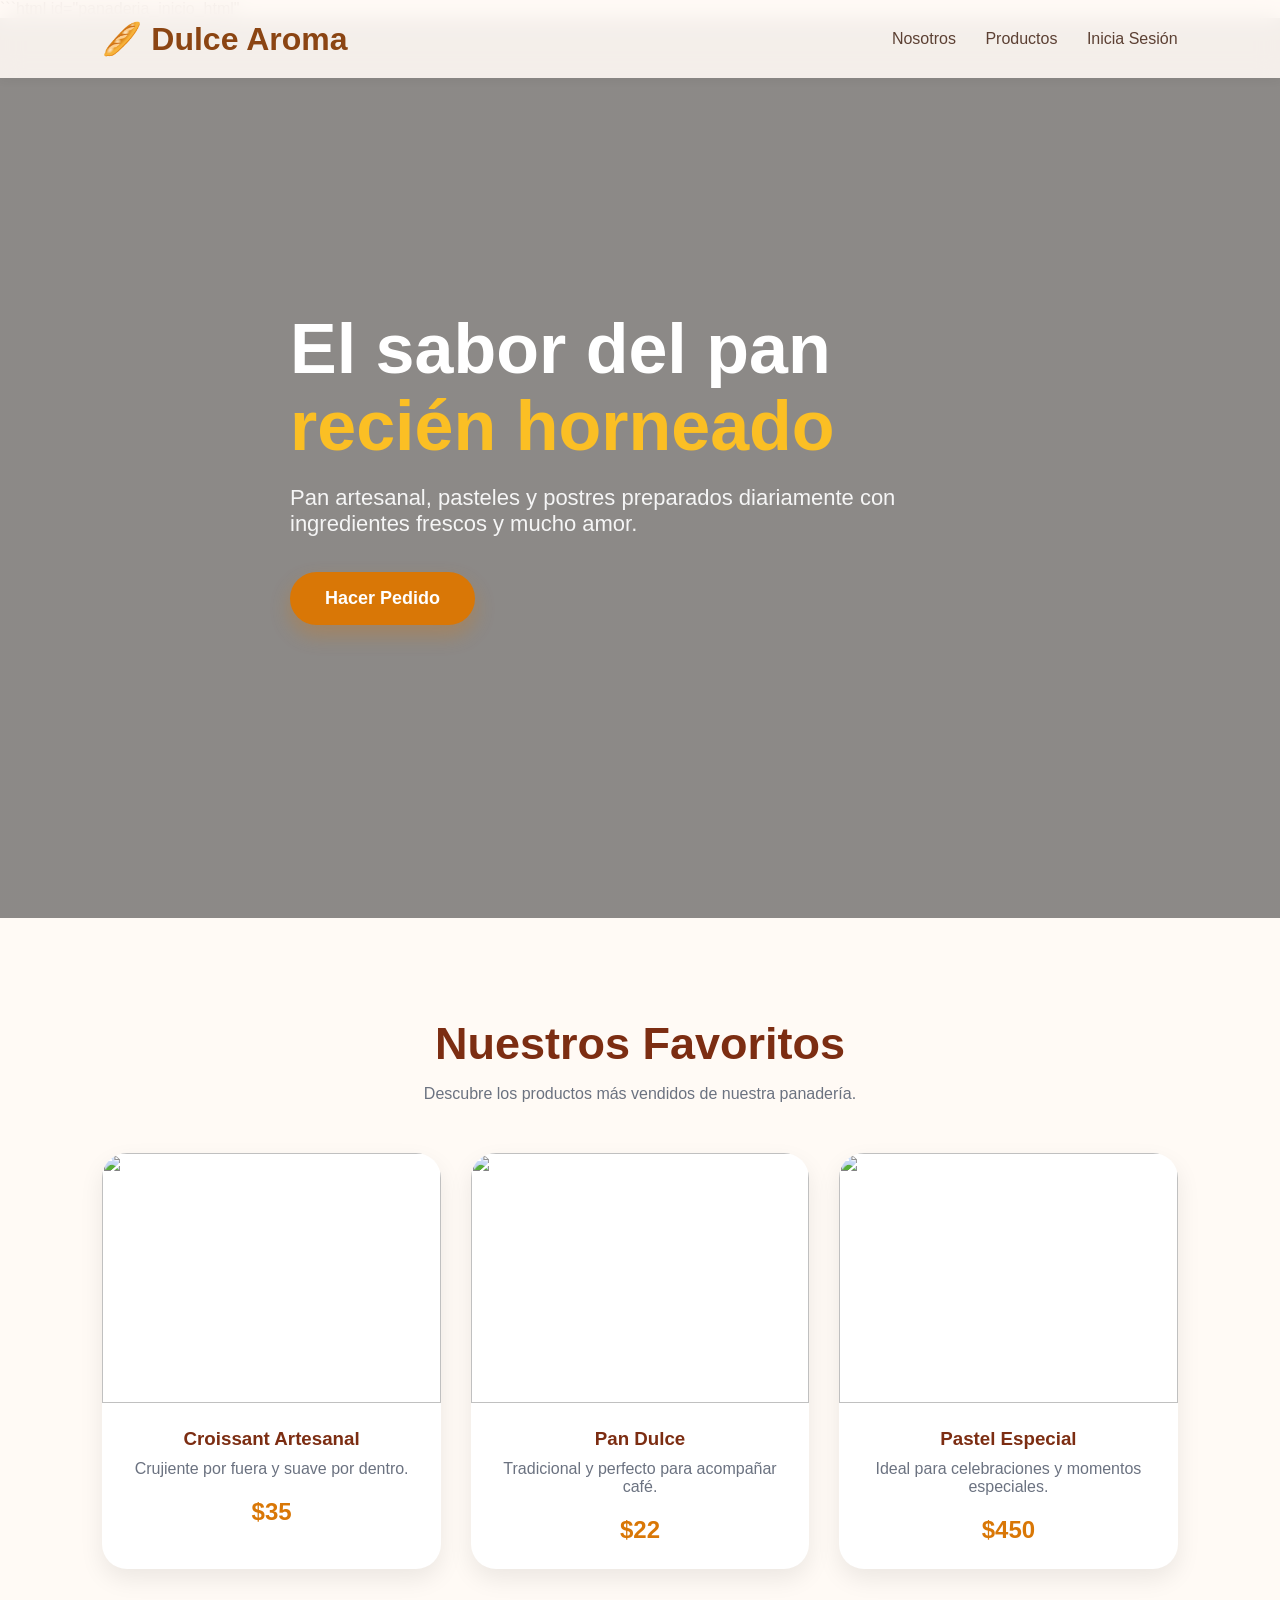
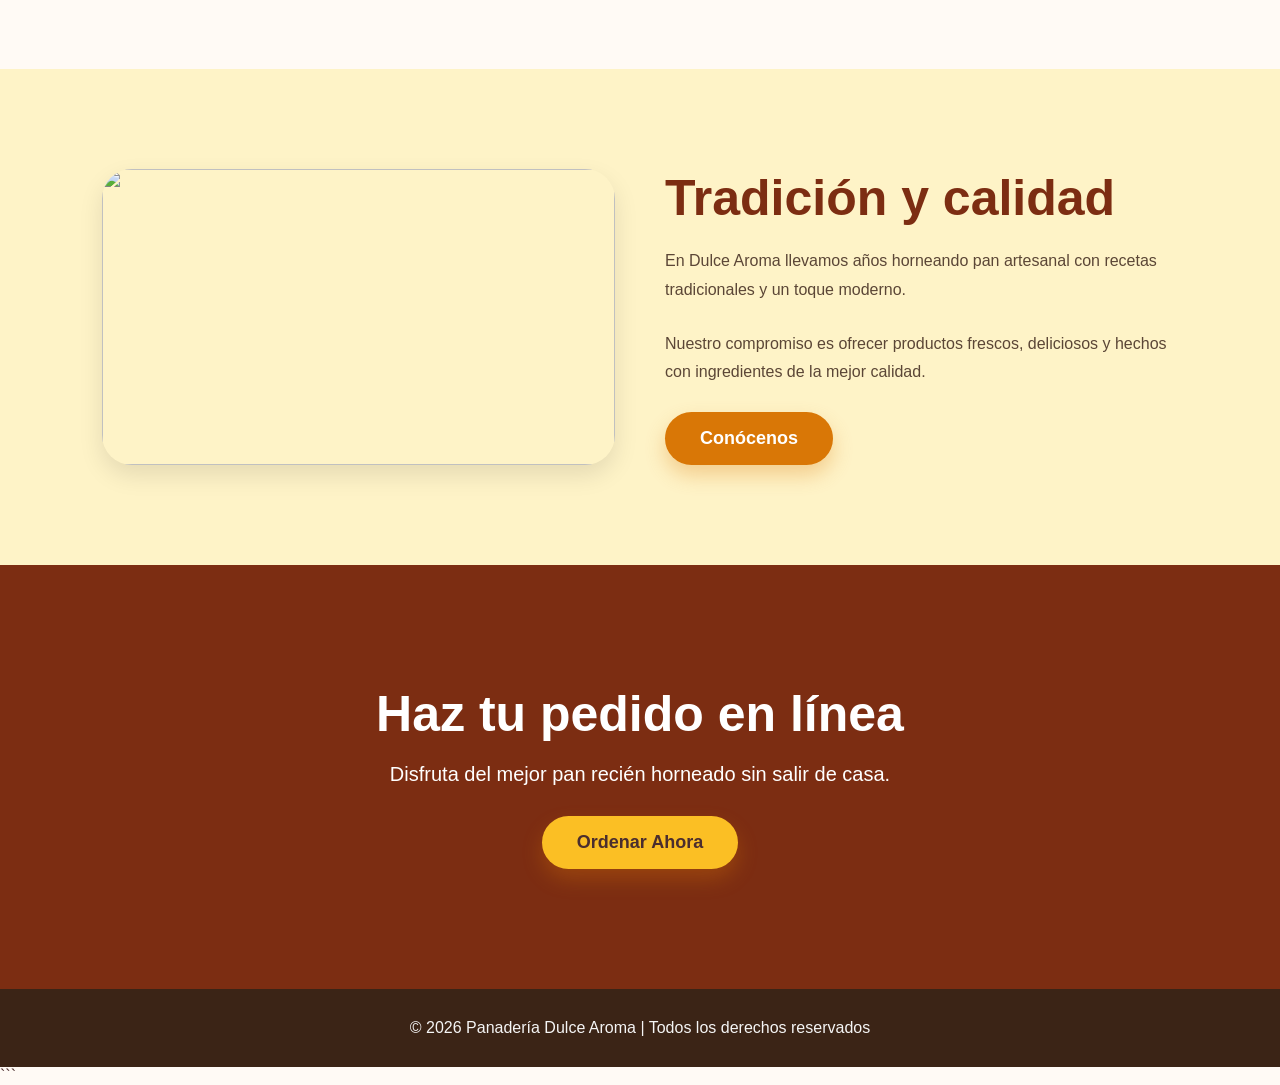
==== index.html @ 9974383b "Add files via upload" ====
```html id="panaderia_inicio_html"
<!DOCTYPE html>
<html lang="es">
<head>
  <meta charset="UTF-8">
  <meta name="viewport" content="width=device-width, initial-scale=1.0">

  <title>Panadería Dulce Aroma</title>

  <link rel="preconnect" href="https://fonts.googleapis.com">
  <link rel="preconnect" href="https://fonts.gstatic.com" crossorigin>

  <style>

    *{
      margin:0;
      padding:0;
      box-sizing:border-box;
      font-family:'Poppins', sans-serif;
    }

    body{
      background:#fffaf5;
      color:#4b2e2e;
      overflow-x:hidden;
    }

    /* NAVBAR */

    header{
      width:100%;
      position:fixed;
      top:0;
      z-index:1000;
      padding:20px 8%;
      display:flex;
      justify-content:space-between;
      align-items:center;
      background:rgba(255,250,245,0.9);
      backdrop-filter:blur(10px);
      box-shadow:0 2px 10px rgba(0,0,0,0.05);
    }

    .logo{
      font-size:32px;
      font-weight:bold;
      color:#8b4513;
    }

    nav a{
      text-decoration:none;
      color:#5c4033;
      margin-left:25px;
      font-weight:500;
      transition:0.3s;
    }

    nav a:hover{
      color:#d97706;
    }

    /* HERO */

    .hero{
      height:100vh;
      display:flex;
      justify-content:center;
      align-items:center;
      padding:0 8%;
      background:
      linear-gradient(rgba(0,0,0,0.45), rgba(0,0,0,0.45)),
      url('https://images.unsplash.com/photo-1509440159596-0249088772ff?q=80&w=1974&auto=format&fit=crop');
      background-size:cover;
      background-position:center;
      color:white;
    }

    .hero-content{
      max-width:700px;
    }

    .hero h1{
      font-size:70px;
      line-height:1.1;
      margin-bottom:20px;
    }

    .hero span{
      color:#fbbf24;
    }

    .hero p{
      font-size:22px;
      margin-bottom:35px;
      color:#f5f5f5;
    }

    .btn{
      padding:16px 35px;
      border:none;
      border-radius:50px;
      background:#d97706;
      color:white;
      font-size:18px;
      cursor:pointer;
      transition:0.3s;
      font-weight:bold;
      box-shadow:0 10px 20px rgba(217,119,6,0.3);
    }

    .btn:hover{
      background:#b45309;
      transform:translateY(-4px);
    }

    /* PRODUCTOS */

    .productos{
      padding:100px 8%;
      text-align:center;
    }

    .productos h2{
      font-size:45px;
      margin-bottom:15px;
      color:#7c2d12;
    }

    .productos p{
      color:#6b7280;
      margin-bottom:50px;
    }

    .cards{
      display:grid;
      grid-template-columns:repeat(auto-fit,minmax(280px,1fr));
      gap:30px;
    }

    .card{
      background:white;
      border-radius:25px;
      overflow:hidden;
      box-shadow:0 10px 25px rgba(0,0,0,0.08);
      transition:0.4s;
    }

    .card:hover{
      transform:translateY(-10px);
    }

    .card img{
      width:100%;
      height:250px;
      object-fit:cover;
    }

    .card-content{
      padding:25px;
    }

    .card h3{
      margin-bottom:10px;
      color:#7c2d12;
    }

    .card p{
      margin-bottom:20px;
      color:#6b7280;
    }

    .precio{
      font-size:24px;
      font-weight:bold;
      color:#d97706;
    }

    /* SECCION */

    .about{
      padding:100px 8%;
      display:grid;
      grid-template-columns:repeat(auto-fit,minmax(300px,1fr));
      gap:50px;
      align-items:center;
      background:#fef3c7;
    }

    .about img{
      width:100%;
      border-radius:30px;
      box-shadow:0 10px 25px rgba(0,0,0,0.1);
    }

    .about-text h2{
      font-size:50px;
      margin-bottom:20px;
      color:#7c2d12;
    }

    .about-text p{
      line-height:1.8;
      color:#5b4636;
      margin-bottom:25px;
    }

    /* CTA */

    .cta{
      padding:120px 8%;
      text-align:center;
      background:#7c2d12;
      color:white;
    }

    .cta h2{
      font-size:50px;
      margin-bottom:20px;
    }

    .cta p{
      margin-bottom:30px;
      font-size:20px;
    }

    .cta .btn{
      background:#fbbf24;
      color:#4b2e2e;
    }

    /* FOOTER */

    footer{
      background:#3b2416;
      color:#f5f5f5;
      text-align:center;
      padding:30px;
    }

    /* RESPONSIVE */

    @media(max-width:768px){

      nav{
        display:none;
      }

      .hero h1{
        font-size:48px;
      }

      .hero p{
        font-size:18px;
      }

      .productos h2,
      .about-text h2,
      .cta h2{
        font-size:35px;
      }

    }

  </style>
</head>

<body>

  <!-- NAVBAR -->

  <header>

    <div class="logo">
      🥖 Dulce Aroma
    </div>

    <nav>
      <a href="Sesion.html">Nosotros</a>
	  <a href="Sesion.html">Productos</a>
      <a href="Sesion.html">Inicia Sesión</a>
    </nav>

  </header>

  <!-- HERO -->

  <section class="hero">

    <div class="hero-content">

      <h1>
        El sabor del pan <span>recién horneado</span>
      </h1>

      <p>
        Pan artesanal, pasteles y postres preparados
        diariamente con ingredientes frescos y mucho amor.
      </p>

      <button class="btn">
        Hacer Pedido
      </button>

    </div>

  </section>

  <!-- PRODUCTOS -->

  <section class="productos">

    <h2>Nuestros Favoritos</h2>

    <p>
      Descubre los productos más vendidos de nuestra panadería.
    </p>

    <div class="cards">

      <div class="card">

        <img src="https://images.unsplash.com/photo-1608198093002-ad4e005484ec?q=80&w=1974&auto=format&fit=crop">

        <div class="card-content">

          <h3>Croissant Artesanal</h3>

          <p>
            Crujiente por fuera y suave por dentro.
          </p>

          <div class="precio">$35</div>

        </div>

      </div>

      <div class="card">

        <img src="https://images.unsplash.com/photo-1517686469429-8bdb88b9f907?q=80&w=1974&auto=format&fit=crop">

        <div class="card-content">

          <h3>Pan Dulce</h3>

          <p>
            Tradicional y perfecto para acompañar café.
          </p>

          <div class="precio">$22</div>

        </div>

      </div>

      <div class="card">

        <img src="https://images.unsplash.com/photo-1578985545062-69928b1d9587?q=80&w=1889&auto=format&fit=crop">

        <div class="card-content">

          <h3>Pastel Especial</h3>

          <p>
            Ideal para celebraciones y momentos especiales.
          </p>

          <div class="precio">$450</div>

        </div>

      </div>

    </div>

  </section>

  <!-- ABOUT -->

  <section class="about">

    <img src="https://images.unsplash.com/photo-1483695028939-5bb13f8648b0?q=80&w=1974&auto=format&fit=crop">

    <div class="about-text">

      <h2>Tradición y calidad</h2>

      <p>
        En Dulce Aroma llevamos años horneando pan artesanal
        con recetas tradicionales y un toque moderno.
      </p>

      <p>
        Nuestro compromiso es ofrecer productos frescos,
        deliciosos y hechos con ingredientes de la mejor calidad.
      </p>

      <button class="btn">
        Conócenos
      </button>

    </div>

  </section>

  <!-- CTA -->

  <section class="cta">

    <h2>Haz tu pedido en línea</h2>

    <p>
      Disfruta del mejor pan recién horneado sin salir de casa.
    </p>

    <button class="btn">
      Ordenar Ahora
    </button>

  </section>

  <!-- FOOTER -->

  <footer>

    © 2026 Panadería Dulce Aroma | Todos los derechos reservados

  </footer>

</body>
</html>
```
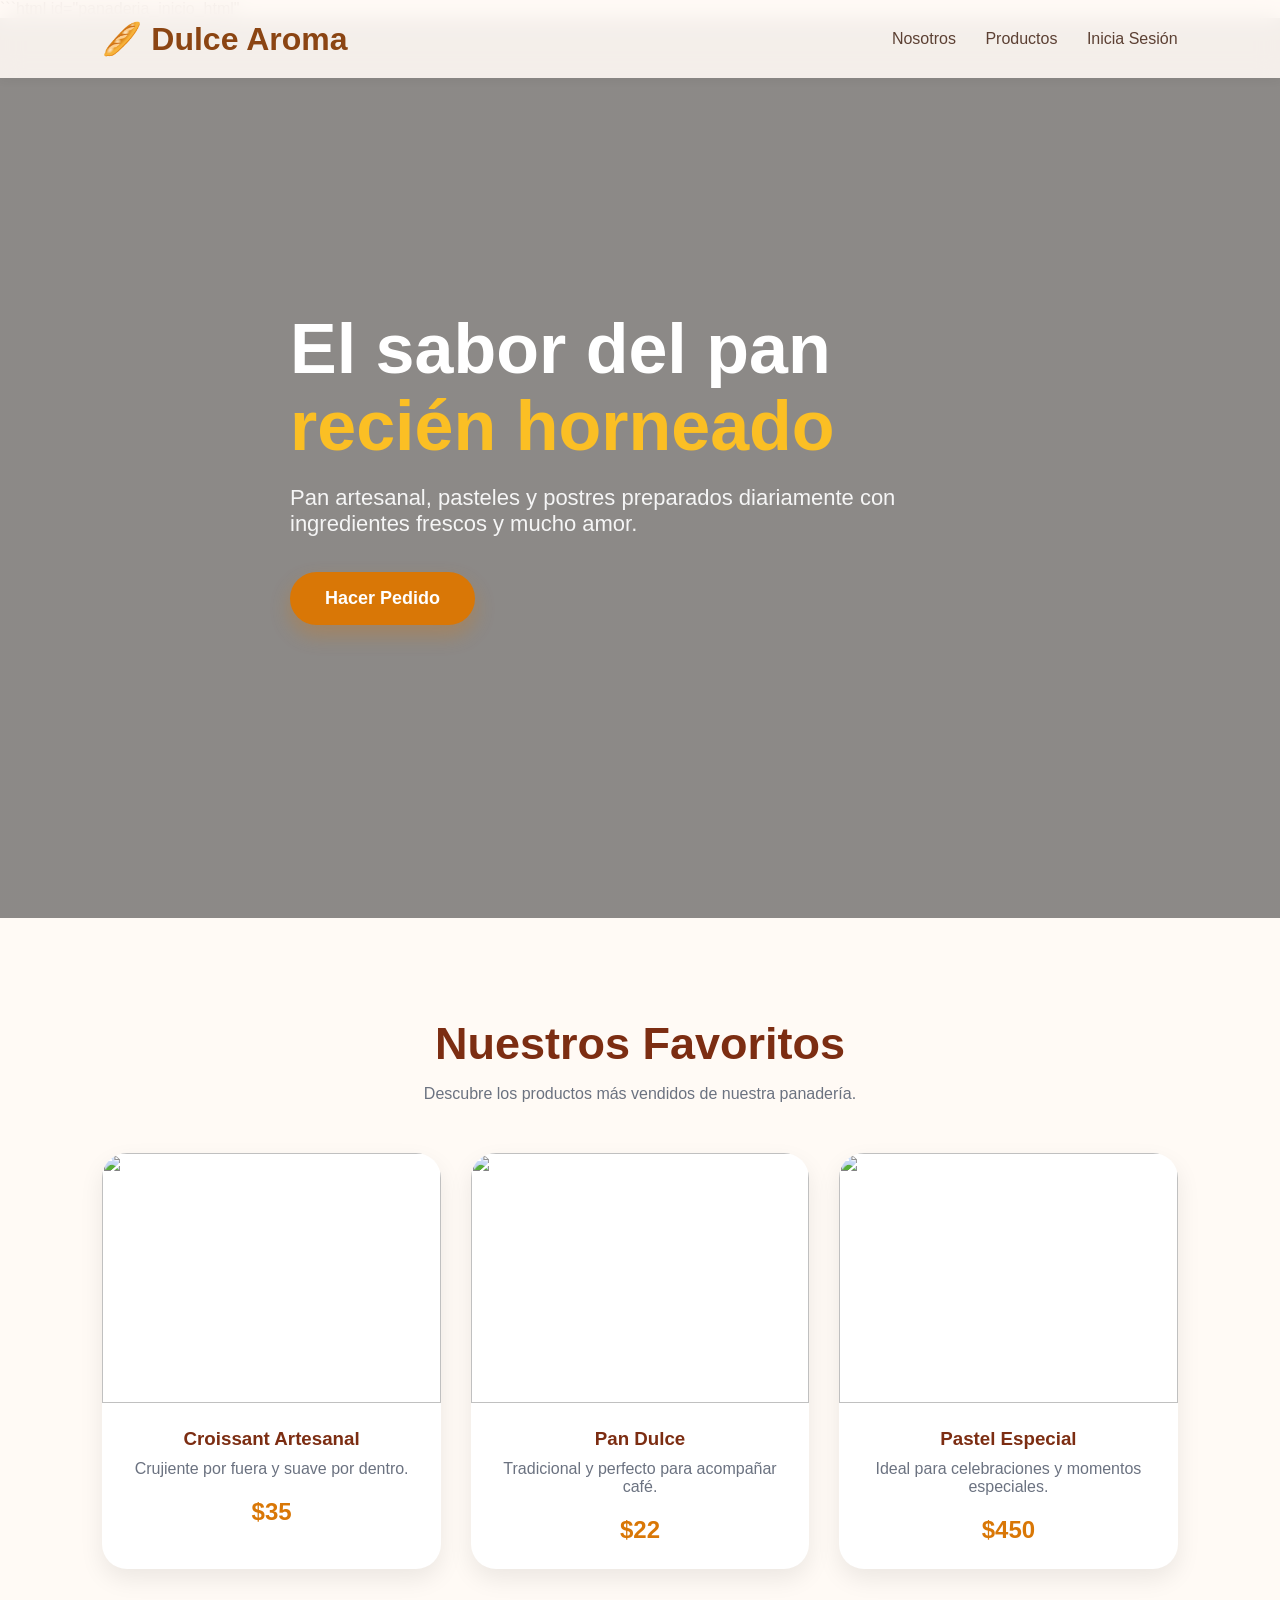
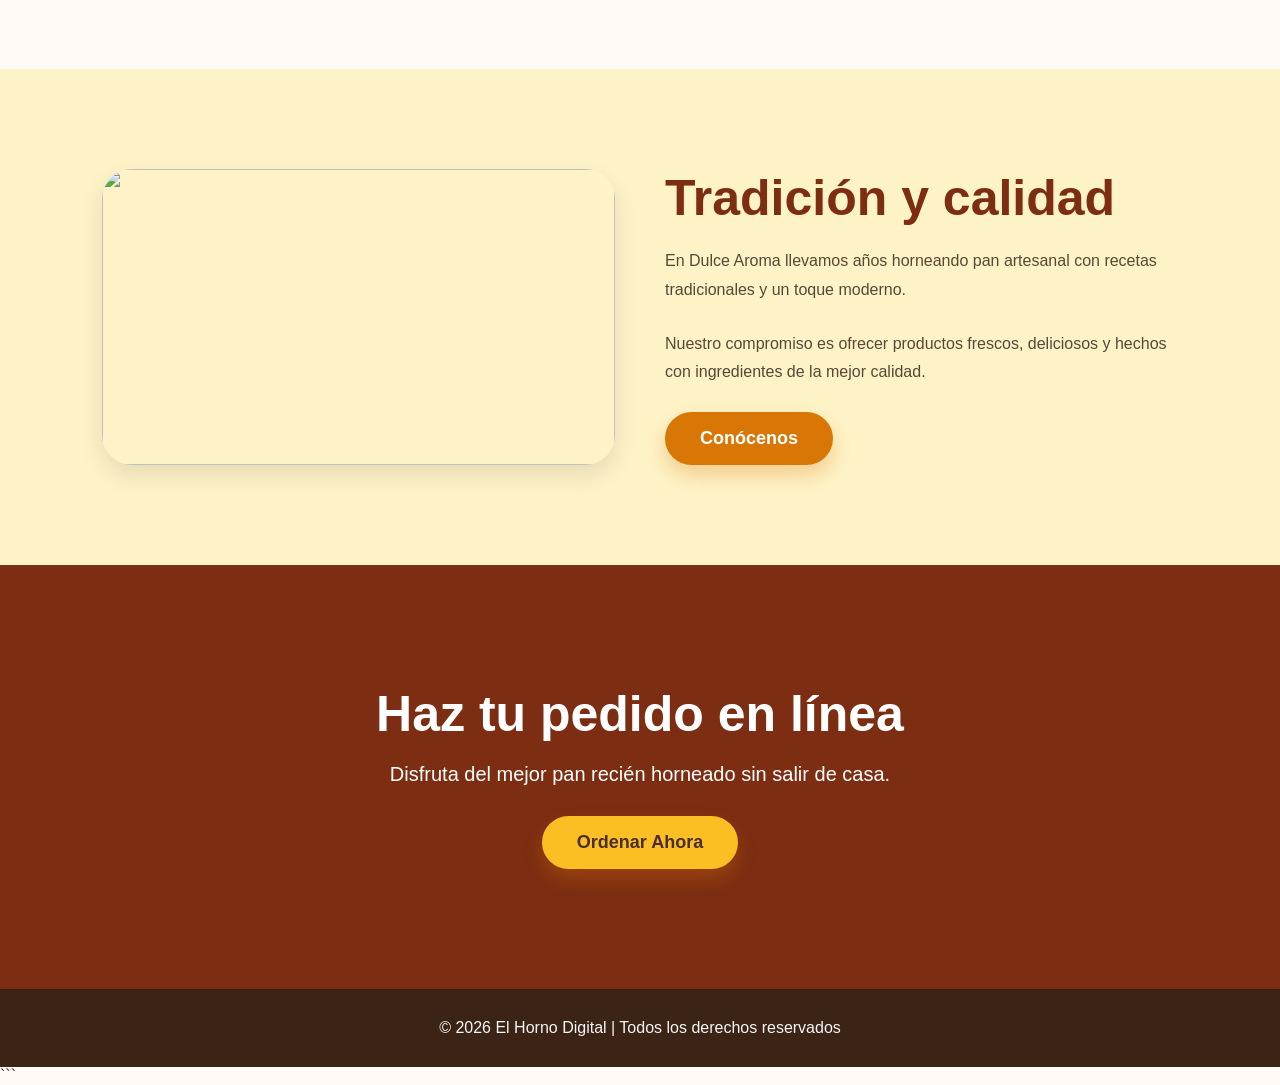
==== commit fc5ff080: "Update index.html" ====
--- a/index.html
+++ b/index.html
@@ -5,7 +5,7 @@
   <meta charset="UTF-8">
   <meta name="viewport" content="width=device-width, initial-scale=1.0">
 
-  <title>Panadería Dulce Aroma</title>
+  <title>El Horno Digital</title>
 
   <link rel="preconnect" href="https://fonts.googleapis.com">
   <link rel="preconnect" href="https://fonts.gstatic.com" crossorigin>
@@ -423,7 +423,7 @@
 
   <footer>
 
-    © 2026 Panadería Dulce Aroma | Todos los derechos reservados
+    © 2026 El Horno Digital | Todos los derechos reservados
 
   </footer>
 
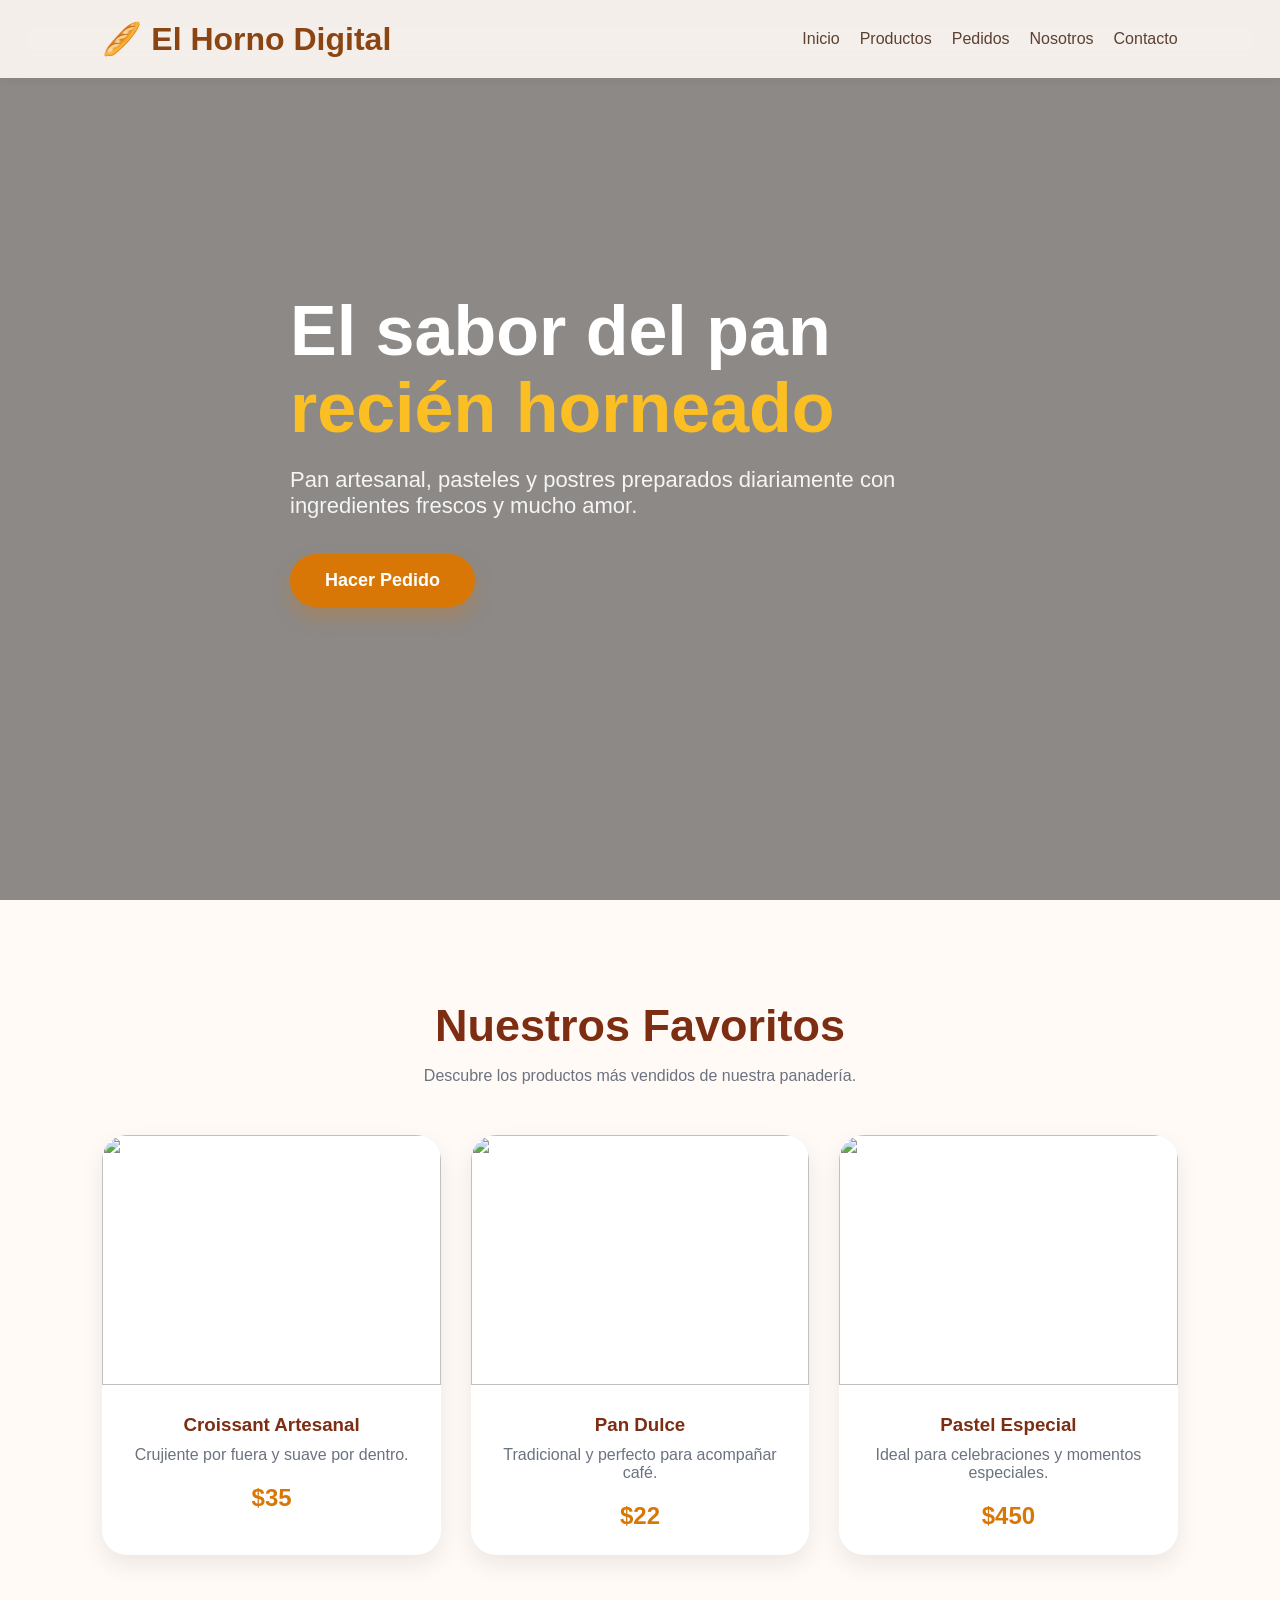
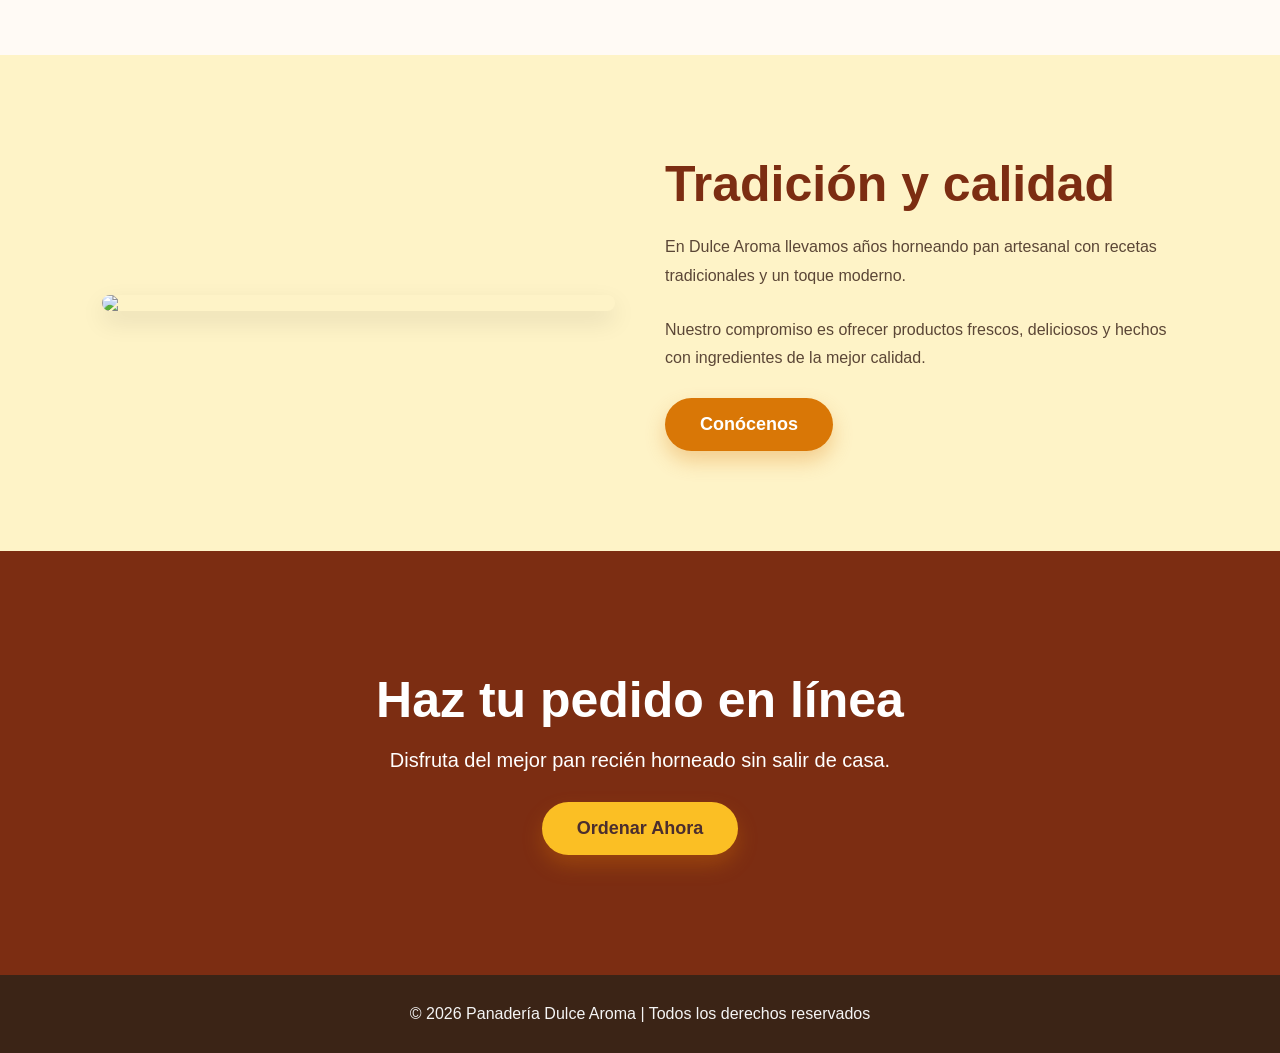
==== commit 92eca582: "Update index.html" ====
--- a/index.html
+++ b/index.html
@@ -1,14 +1,13 @@
-```html id="panaderia_inicio_html"
 <!DOCTYPE html>
 <html lang="es">
 <head>
+
   <meta charset="UTF-8">
+
+  <!-- VIEWPORT RESPONSIVE -->
   <meta name="viewport" content="width=device-width, initial-scale=1.0">
 
-  <title>El Horno Digital</title>
-
-  <link rel="preconnect" href="https://fonts.googleapis.com">
-  <link rel="preconnect" href="https://fonts.gstatic.com" crossorigin>
+  <title>Panadería Dulce Aroma</title>
 
   <style>
 
@@ -47,10 +46,14 @@
       color:#8b4513;
     }
 
+    nav{
+      display:flex;
+      gap:20px;
+    }
+
     nav a{
       text-decoration:none;
       color:#5c4033;
-      margin-left:25px;
       font-weight:500;
       transition:0.3s;
     }
@@ -70,9 +73,11 @@
       background:
       linear-gradient(rgba(0,0,0,0.45), rgba(0,0,0,0.45)),
       url('https://images.unsplash.com/photo-1509440159596-0249088772ff?q=80&w=1974&auto=format&fit=crop');
+
       background-size:cover;
       background-position:center;
       color:white;
+      text-align:left;
     }
 
     .hero-content{
@@ -175,7 +180,7 @@
       color:#d97706;
     }
 
-    /* SECCION */
+    /* ABOUT */
 
     .about{
       padding:100px 8%;
@@ -237,31 +242,108 @@
       padding:30px;
     }
 
-    /* RESPONSIVE */
-
-    @media(max-width:768px){
+    /* ========================= */
+    /* RESPONSIVE MOBILE */
+    /* ========================= */
+
+    @media (max-width: 768px){
+
+      header{
+        padding:15px 5%;
+        flex-direction:column;
+        gap:15px;
+      }
+
+      .logo{
+        font-size:28px;
+      }
 
       nav{
-        display:none;
+        flex-wrap:wrap;
+        justify-content:center;
+      }
+
+      nav a{
+        font-size:14px;
+      }
+
+      /* HERO */
+
+      .hero{
+        height:auto;
+        padding:160px 5% 80px;
+        text-align:center;
+      }
+
+      .hero-content{
+        max-width:100%;
       }
 
       .hero h1{
-        font-size:48px;
+        font-size:42px;
       }
 
       .hero p{
         font-size:18px;
       }
 
-      .productos h2,
-      .about-text h2,
+      .btn{
+        width:100%;
+        max-width:300px;
+      }
+
+      /* PRODUCTOS */
+
+      .productos{
+        padding:70px 5%;
+      }
+
+      .productos h2{
+        font-size:32px;
+      }
+
+      .cards{
+        grid-template-columns:1fr;
+      }
+
+      .card img{
+        height:220px;
+      }
+
+      /* ABOUT */
+
+      .about{
+        padding:70px 5%;
+        grid-template-columns:1fr;
+        text-align:center;
+      }
+
+      .about-text h2{
+        font-size:36px;
+      }
+
+      /* CTA */
+
+      .cta{
+        padding:80px 5%;
+      }
+
       .cta h2{
         font-size:35px;
       }
 
+      .cta p{
+        font-size:18px;
+      }
+
+      footer{
+        font-size:14px;
+      }
+
     }
 
   </style>
+
 </head>
 
 <body>
@@ -271,13 +353,15 @@
   <header>
 
     <div class="logo">
-      🥖 Dulce Aroma
+      🥖 El Horno Digital
     </div>
 
     <nav>
-      <a href="Sesion.html">Nosotros</a>
-	  <a href="Sesion.html">Productos</a>
-      <a href="Sesion.html">Inicia Sesión</a>
+      <a href="#">Inicio</a>
+      <a href="#">Productos</a>
+      <a href="#">Pedidos</a>
+      <a href="#">Nosotros</a>
+      <a href="#">Contacto</a>
     </nav>
 
   </header>
@@ -423,10 +507,9 @@
 
   <footer>
 
-    © 2026 El Horno Digital | Todos los derechos reservados
+    © 2026 Panadería Dulce Aroma | Todos los derechos reservados
 
   </footer>
 
 </body>
 </html>
-```
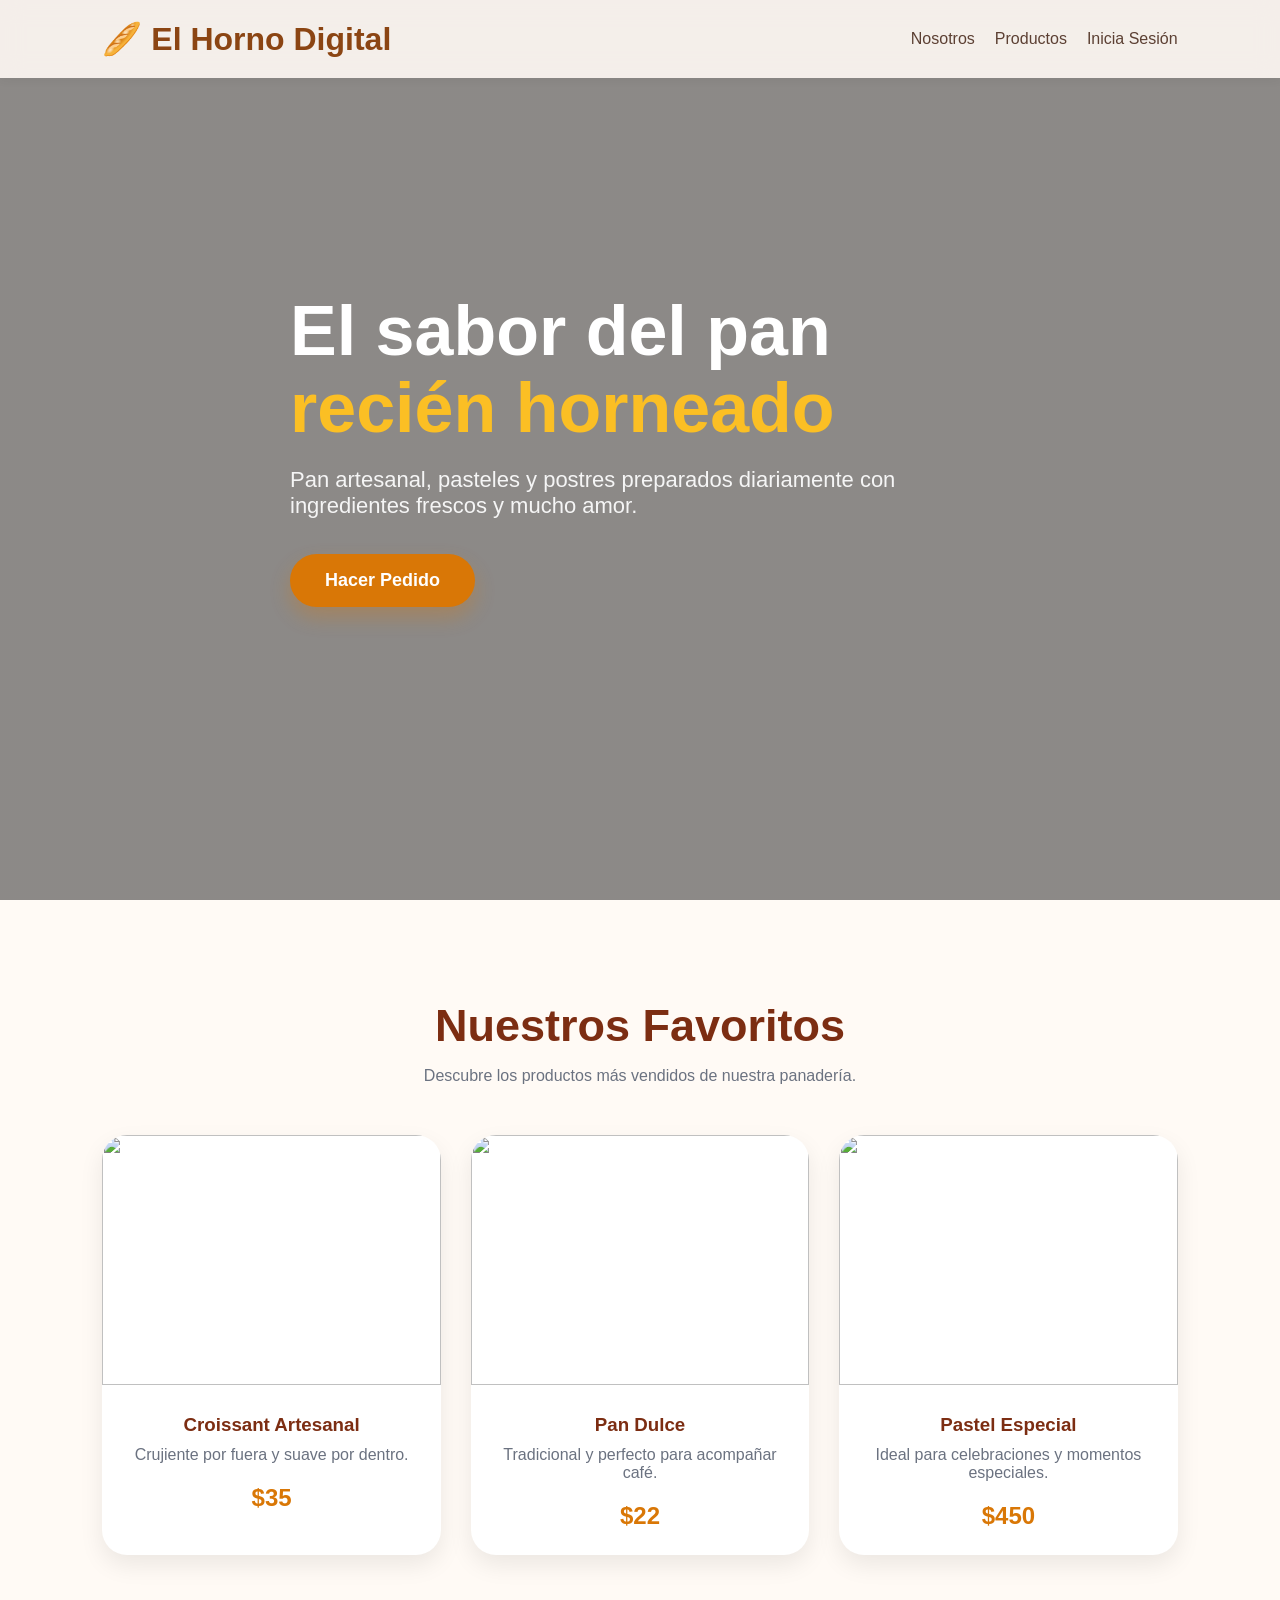
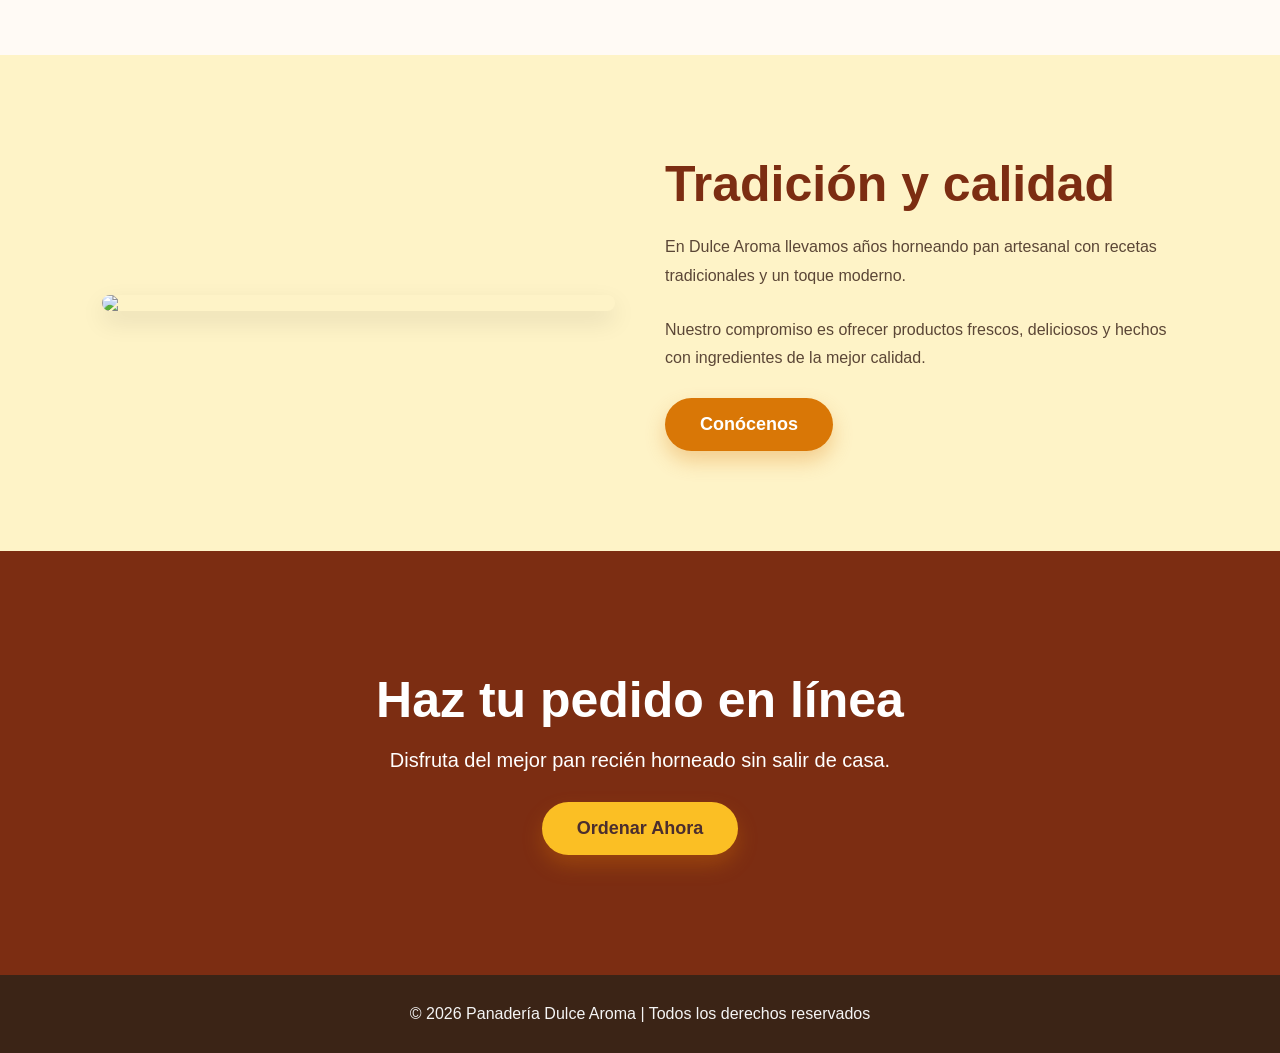
==== commit 6b88f747: "Update index.html" ====
--- a/index.html
+++ b/index.html
@@ -357,11 +357,9 @@
     </div>
 
     <nav>
-      <a href="#">Inicio</a>
-      <a href="#">Productos</a>
-      <a href="#">Pedidos</a>
-      <a href="#">Nosotros</a>
-      <a href="#">Contacto</a>
+      <a href="Sesion.html">Nosotros</a>
+	  <a href="Sesion.html">Productos</a>
+      <a href="Sesion.html">Inicia Sesión</a>
     </nav>
 
   </header>
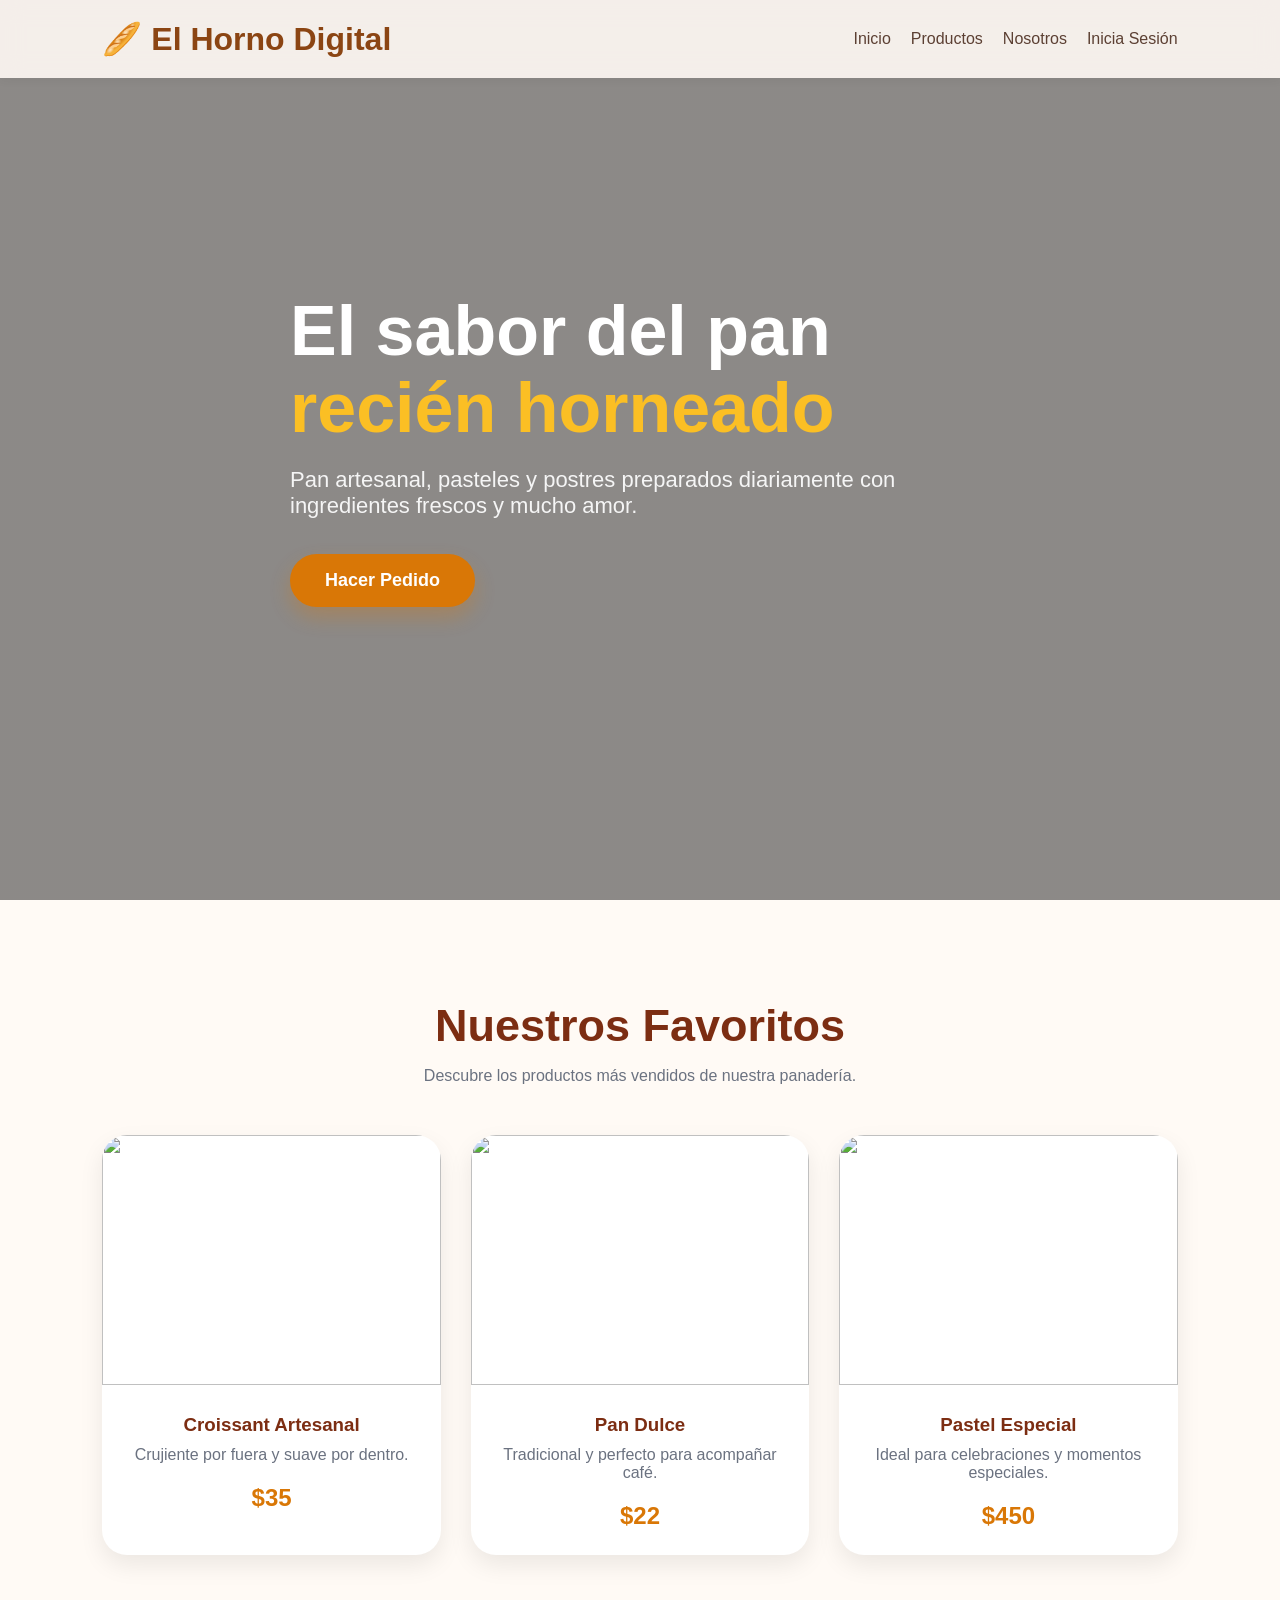
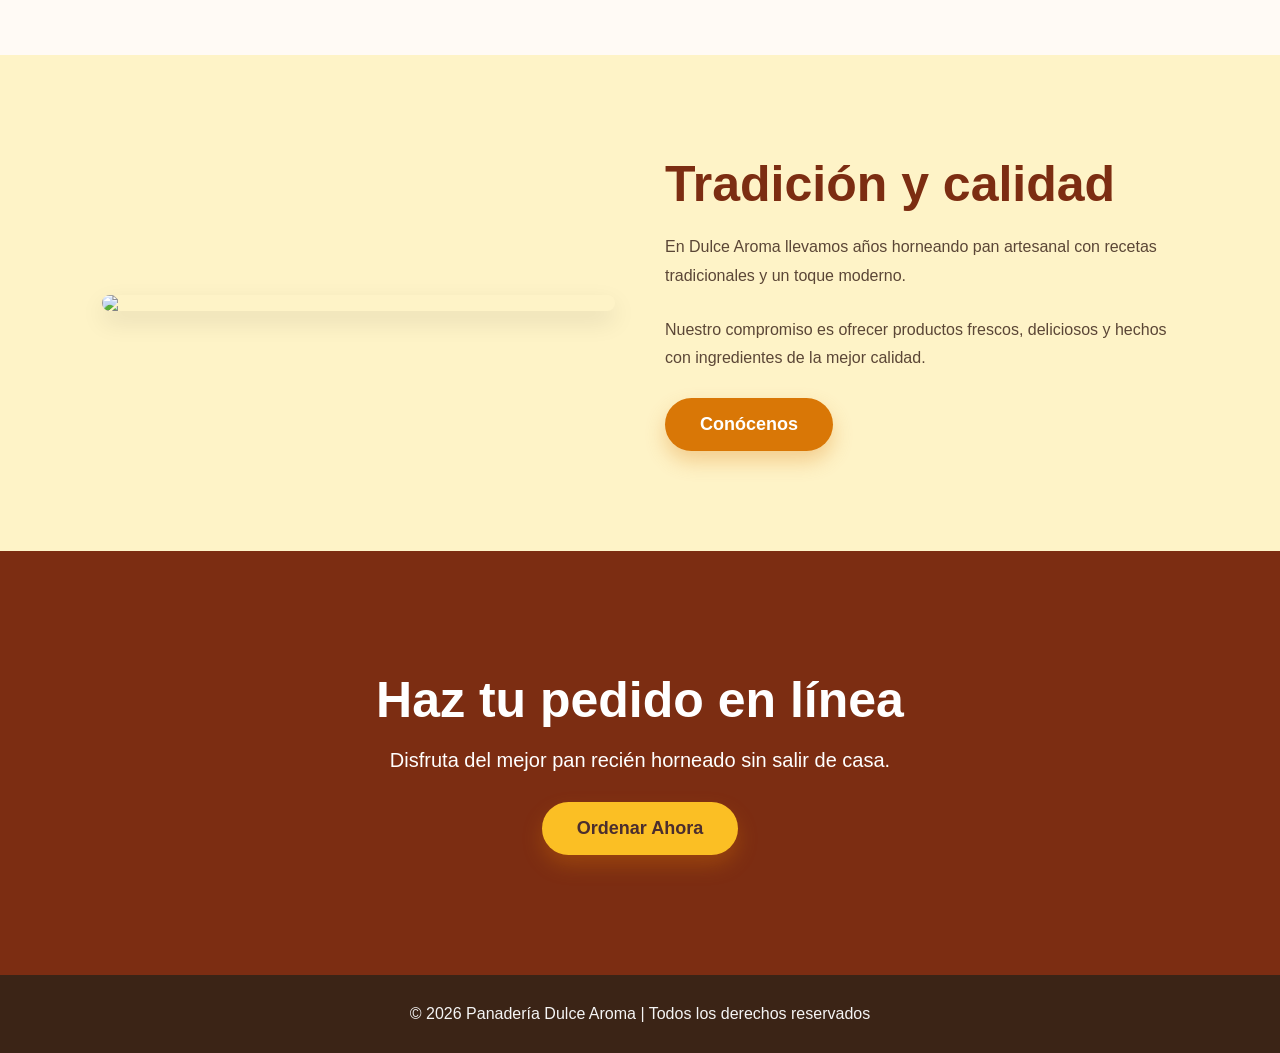
==== commit a0e7c334: "Update index.html" ====
--- a/index.html
+++ b/index.html
@@ -357,9 +357,12 @@
     </div>
 
     <nav>
-      <a href="Sesion.html">Nosotros</a>
-	  <a href="Sesion.html">Productos</a>
+      <nav>
+      <a href="index.html">Inicio</a>
+      <a href="Productos.html">Productos</a>
+      <a href="Nosotros.html">Nosotros</a>
       <a href="Sesion.html">Inicia Sesión</a>
+    </nav>
     </nav>
 
   </header>
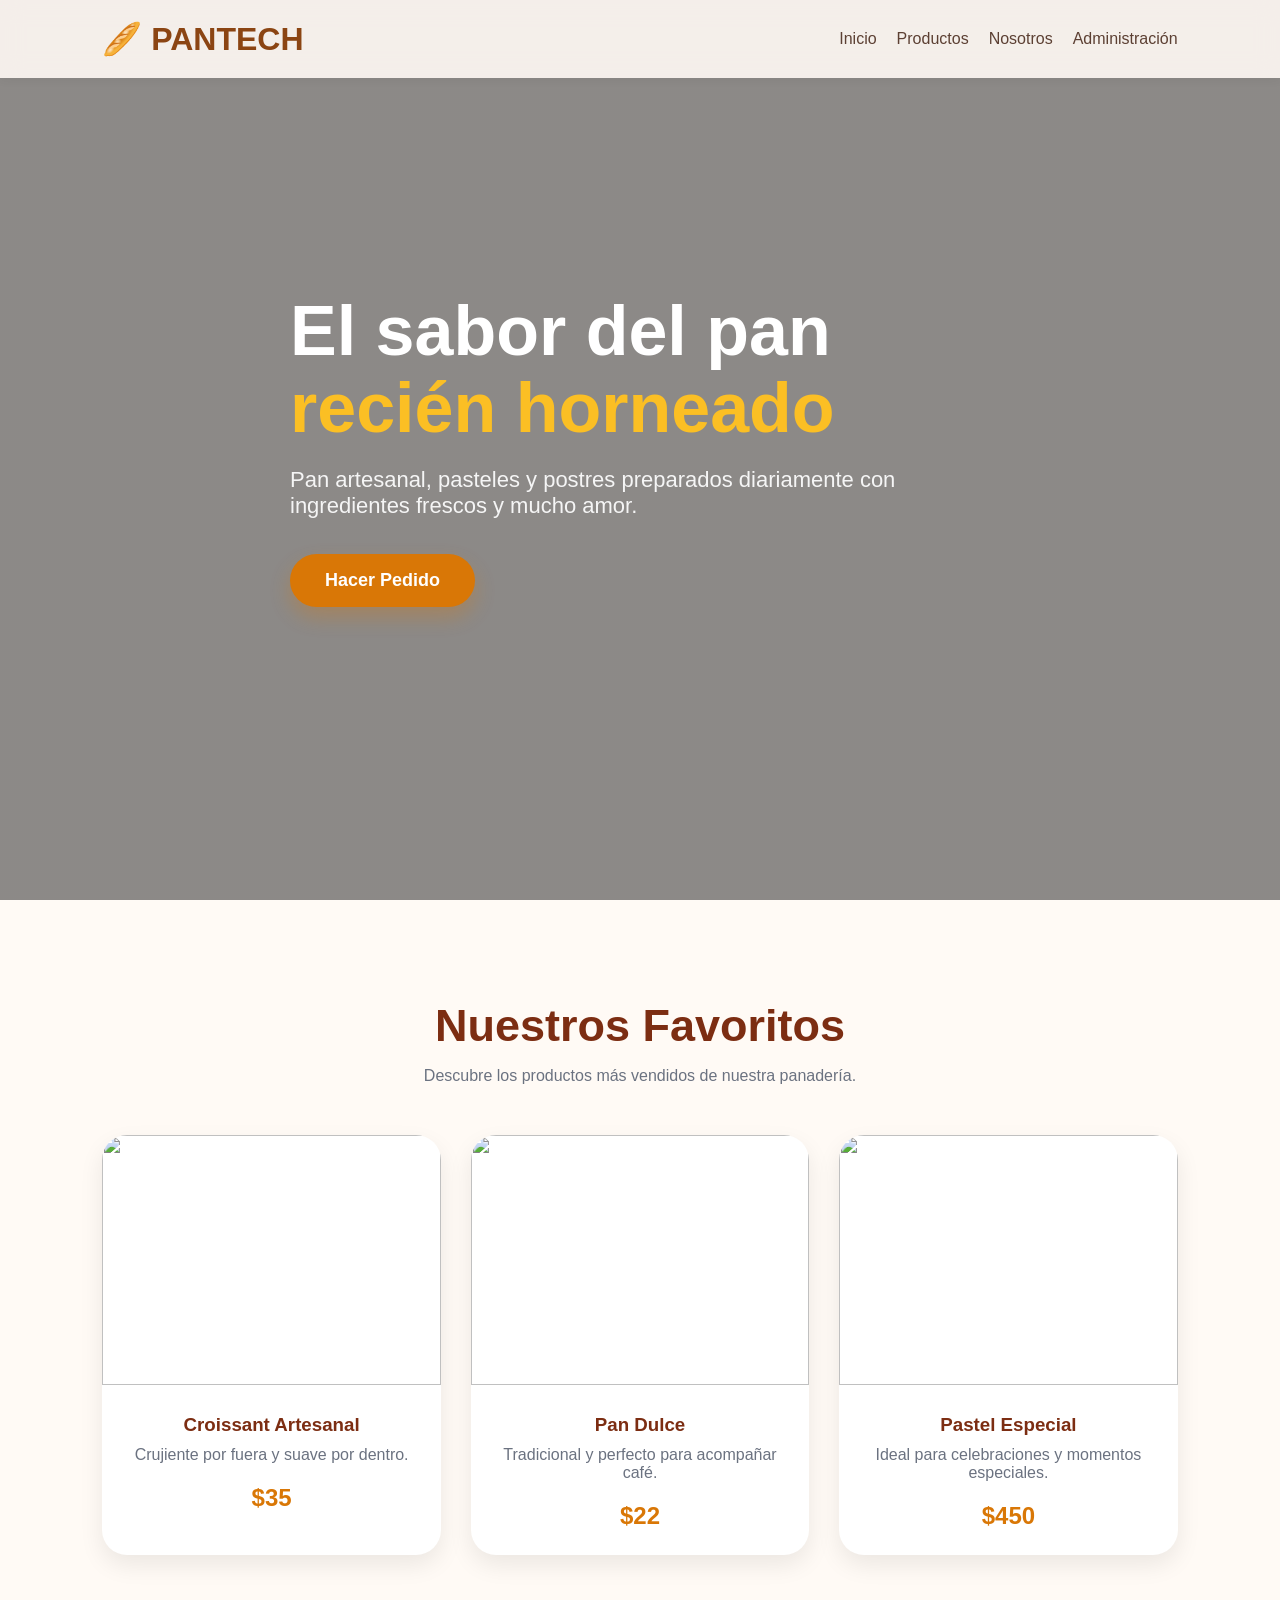
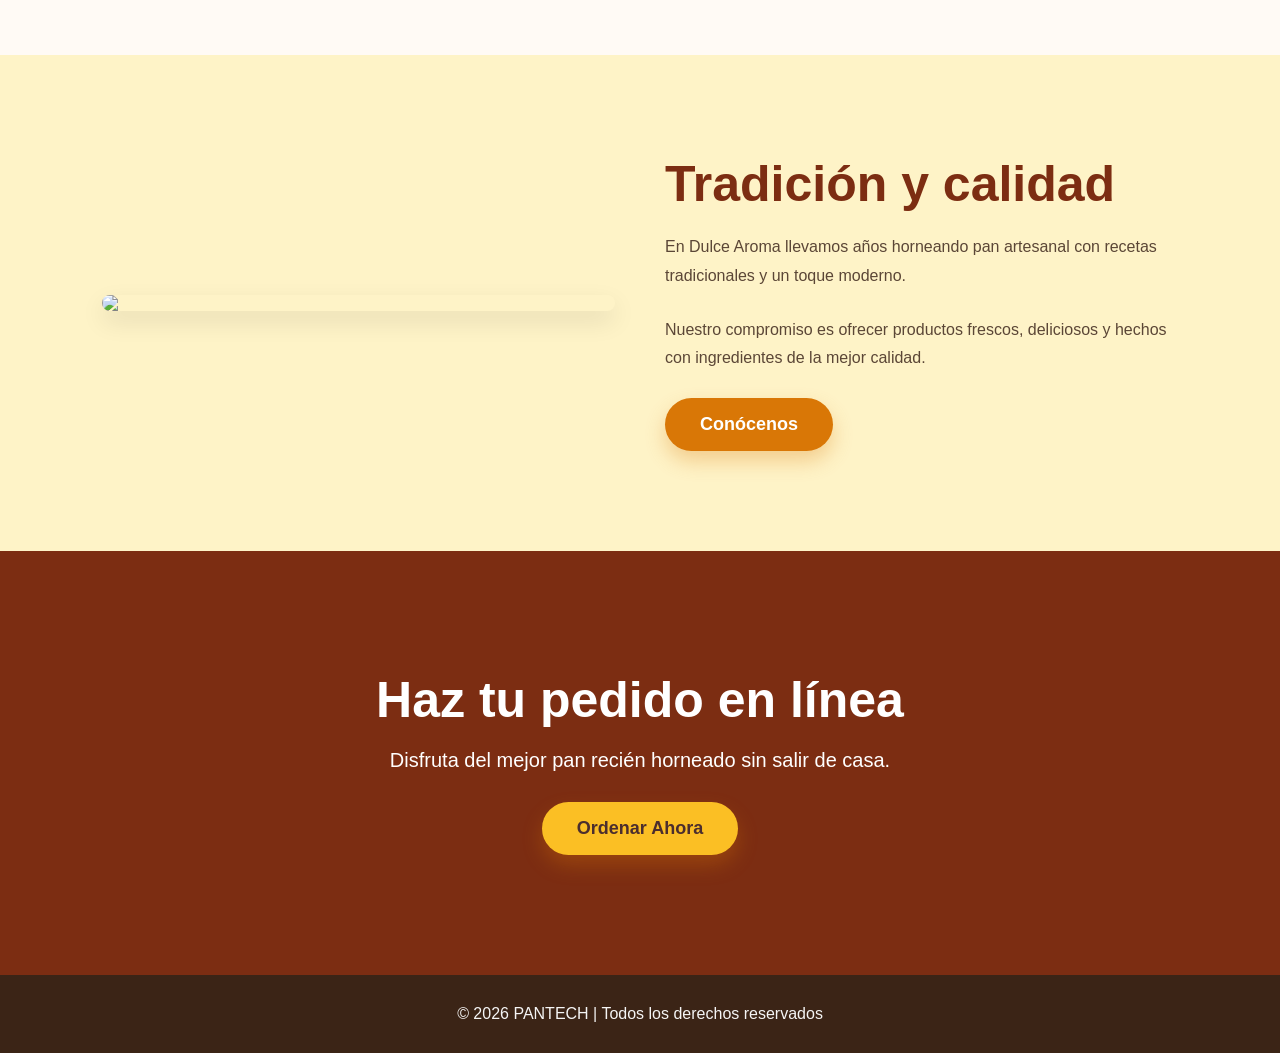
==== commit 60dda7a3: "Add files via upload PANTECH CAMBIOS" ====
--- a/index.html
+++ b/index.html
@@ -7,7 +7,7 @@
   <!-- VIEWPORT RESPONSIVE -->
   <meta name="viewport" content="width=device-width, initial-scale=1.0">
 
-  <title>Panadería Dulce Aroma</title>
+  <title>PANTECH</title>
 
   <style>
 
@@ -353,7 +353,7 @@
   <header>
 
     <div class="logo">
-      🥖 El Horno Digital
+      🥖 PANTECH
     </div>
 
     <nav>
@@ -361,7 +361,7 @@
       <a href="index.html">Inicio</a>
       <a href="Productos.html">Productos</a>
       <a href="Nosotros.html">Nosotros</a>
-      <a href="Sesion.html">Inicia Sesión</a>
+      <a href="Admin.html">Administración</a>
     </nav>
     </nav>
 
@@ -508,9 +508,9 @@
 
   <footer>
 
-    © 2026 Panadería Dulce Aroma | Todos los derechos reservados
+    © 2026 PANTECH | Todos los derechos reservados
 
   </footer>
 
 </body>
-</html>
+</html>
